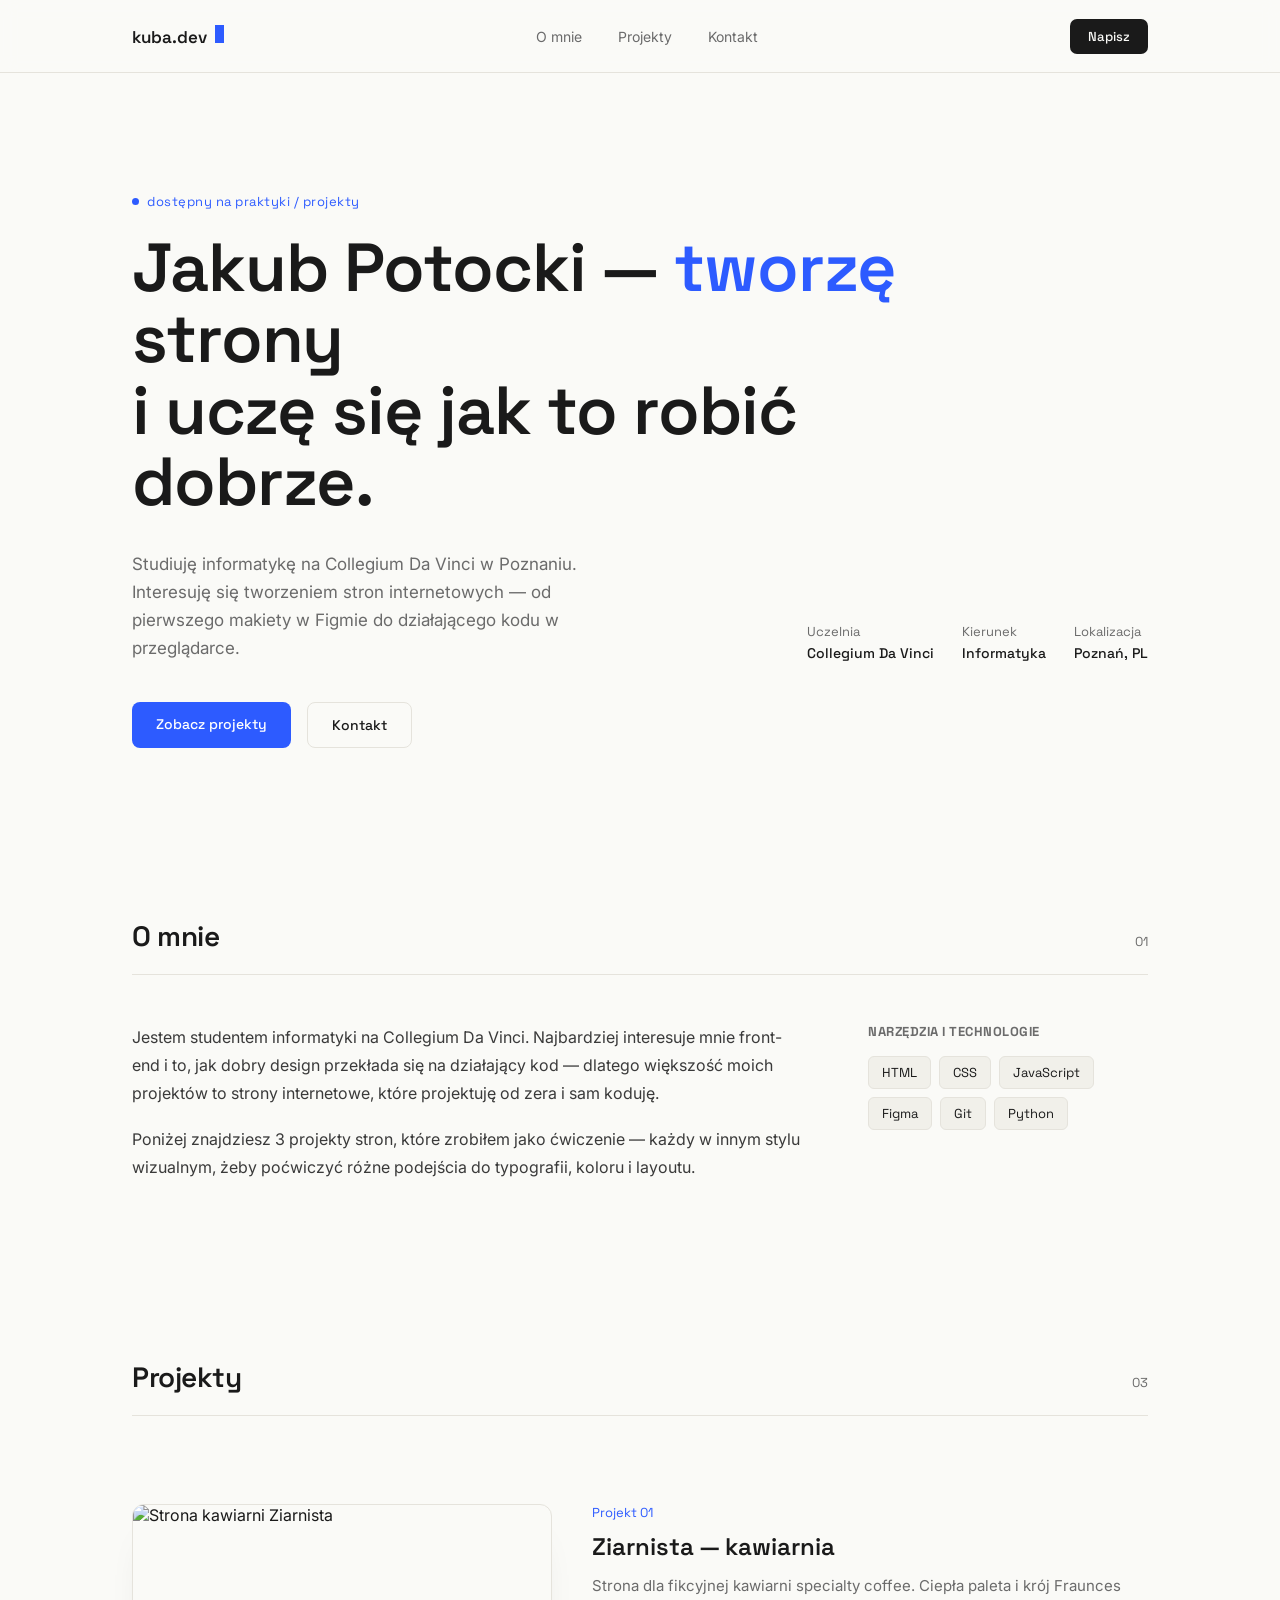
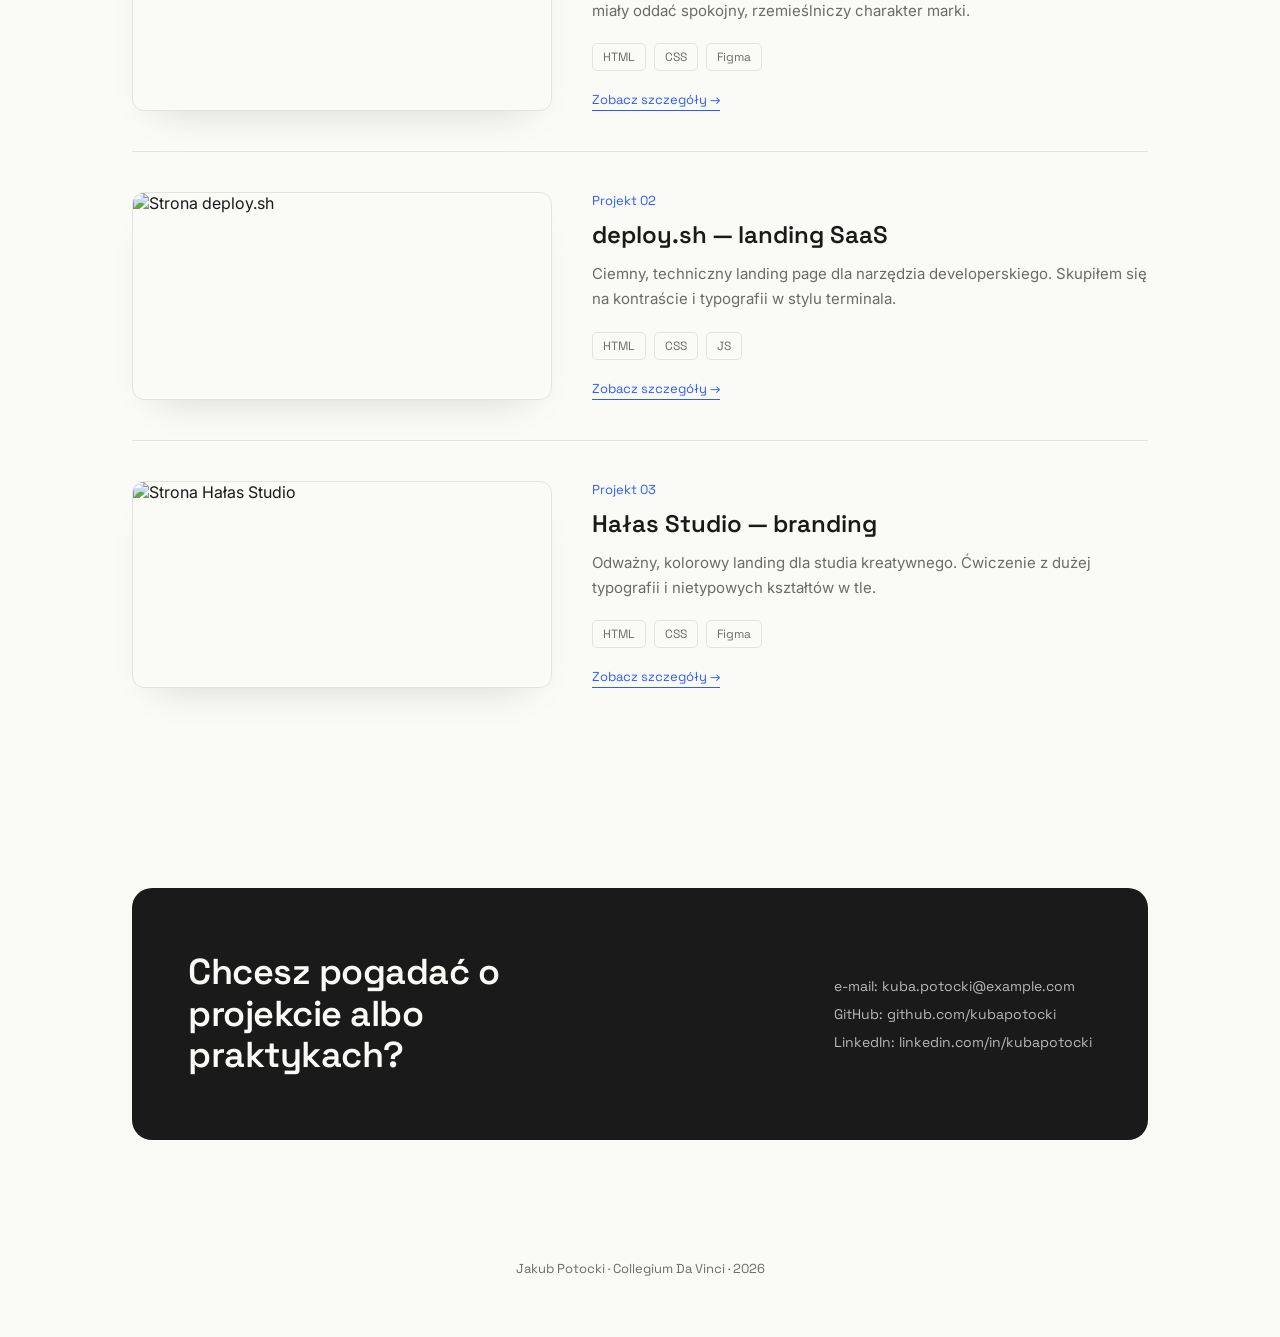
==== index.html @ 7931190b "Add files via upload" ====
<!DOCTYPE html>
<html lang="pl">
<head>
<meta charset="UTF-8">
<meta name="viewport" content="width=device-width, initial-scale=1.0">
<title>Kuba Potocki — Portfolio</title>
<link rel="preconnect" href="https://fonts.googleapis.com">
<link href="https://fonts.googleapis.com/css2?family=Space+Grotesk:wght@400;500;600;700&family=Inter:wght@400;500;600&display=swap" rel="stylesheet">
<link rel="stylesheet" href="style.css">
</head>
<body>

<header>
  <nav class="wrap">
    <div class="brand">kuba.dev<span class="cursor"></span></div>
    <div class="nav-links">
      <a href="#o-mnie">O mnie</a>
      <a href="#projekty">Projekty</a>
      <a href="#kontakt">Kontakt</a>
    </div>
    <a href="#kontakt" class="nav-cta">Napisz</a>
  </nav>
</header>

<main class="wrap">

  <section class="hero">
    <div class="eyebrow">dostępny na praktyki / projekty</div>
    <h1>Jakub Potocki — <span class="accent">tworzę</span> strony<br>i uczę się jak to robić dobrze.</h1>
    <div class="hero-sub">
      <p>Studiuję informatykę na Collegium Da Vinci w Poznaniu. Interesuję się tworzeniem stron internetowych — od pierwszego makiety w Figmie do działającego kodu w przeglądarce.</p>
      <div class="hero-meta">
        <div>Uczelnia<span>Collegium Da Vinci</span></div>
        <div>Kierunek<span>Informatyka</span></div>
        <div>Lokalizacja<span>Poznań, PL</span></div>
      </div>
    </div>
    <div class="hero-links">
      <a href="#projekty" class="btn btn-primary">Zobacz projekty</a>
      <a href="#kontakt" class="btn btn-secondary">Kontakt</a>
    </div>
  </section>

  <section class="section" id="o-mnie">
    <div class="section-head">
      <h2>O mnie</h2>
      <span class="count">01</span>
    </div>
    <div class="about-grid">
      <div class="about-text">
        <p>Jestem studentem informatyki na Collegium Da Vinci. Najbardziej interesuje mnie front-end i to, jak dobry design przekłada się na działający kod — dlatego większość moich projektów to strony internetowe, które projektuję od zera i sam koduję.</p>
        <p>Poniżej znajdziesz 3 projekty stron, które zrobiłem jako ćwiczenie — każdy w innym stylu wizualnym, żeby poćwiczyć różne podejścia do typografii, koloru i layoutu.</p>
      </div>
      <div class="skills">
        <h3>NARZĘDZIA I TECHNOLOGIE</h3>
        <div class="skill-tags">
          <span class="tag">HTML</span>
          <span class="tag">CSS</span>
          <span class="tag">JavaScript</span>
          <span class="tag">Figma</span>
          <span class="tag">Git</span>
          <span class="tag">Python</span>
        </div>
      </div>
    </div>
  </section>

  <section class="section" id="projekty">
    <div class="section-head">
      <h2>Projekty</h2>
      <span class="count">03</span>
    </div>

    <div class="project-card">
      <a class="project-img" href="projekt-1.html"><img src="images/project1.png" alt="Strona kawiarni Ziarnista"></a>
      <div class="project-info">
        <div class="project-num">Projekt 01</div>
        <h3>Ziarnista — kawiarnia</h3>
        <p>Strona dla fikcyjnej kawiarni specialty coffee. Ciepła paleta i krój Fraunces miały oddać spokojny, rzemieślniczy charakter marki.</p>
        <div class="stack"><span>HTML</span><span>CSS</span><span>Figma</span></div>
        <a class="project-link" href="projekt-1.html">Zobacz szczegóły →</a>
      </div>
    </div>

    <div class="project-card">
      <a class="project-img" href="projekt-2.html"><img src="images/project2.png" alt="Strona deploy.sh"></a>
      <div class="project-info">
        <div class="project-num">Projekt 02</div>
        <h3>deploy.sh — landing SaaS</h3>
        <p>Ciemny, techniczny landing page dla narzędzia developerskiego. Skupiłem się na kontraście i typografii w stylu terminala.</p>
        <div class="stack"><span>HTML</span><span>CSS</span><span>JS</span></div>
        <a class="project-link" href="projekt-2.html">Zobacz szczegóły →</a>
      </div>
    </div>

    <div class="project-card">
      <a class="project-img" href="projekt-3.html"><img src="images/project3.png" alt="Strona Hałas Studio"></a>
      <div class="project-info">
        <div class="project-num">Projekt 03</div>
        <h3>Hałas Studio — branding</h3>
        <p>Odważny, kolorowy landing dla studia kreatywnego. Ćwiczenie z dużej typografii i nietypowych kształtów w tle.</p>
        <div class="stack"><span>HTML</span><span>CSS</span><span>Figma</span></div>
        <a class="project-link" href="projekt-3.html">Zobacz szczegóły →</a>
      </div>
    </div>

  </section>

  <section class="section" id="kontakt">
    <div class="contact">
      <h2>Chcesz pogadać o projekcie albo praktykach?</h2>
      <div class="contact-info">
        <div>e-mail: <a href="mailto:kuba.potocki@example.com">kuba.potocki@example.com</a></div>
        <div>GitHub: <a href="#">github.com/kubapotocki</a></div>
        <div>LinkedIn: <a href="#">linkedin.com/in/kubapotocki</a></div>
      </div>
    </div>
  </section>

</main>

<footer>
  Jakub Potocki · Collegium Da Vinci · 2026
</footer>

</body>
</html>
---- style.css ----
:root{
  --bg: #FAFAF7;
  --bg-soft: #F1F0EA;
  --ink: #1A1A1A;
  --ink-soft: #6B6B6B;
  --accent: #2D5BFF;
  --line: #E5E3DC;
  --mono: 'Space Grotesk', sans-serif;
  --sans: 'Inter', sans-serif;
}
*{margin:0;padding:0;box-sizing:border-box;}
html{scroll-behavior:smooth;}
body{
  background:var(--bg);
  color:var(--ink);
  font-family:var(--sans);
  -webkit-font-smoothing:antialiased;
}
a{color:inherit;text-decoration:none;}
.wrap{max-width:1080px;margin:0 auto;padding:0 32px;}

/* NAV */
header{
  position:sticky; top:0; z-index:50;
  background:rgba(250,250,247,0.88);
  backdrop-filter:blur(8px);
  border-bottom:1px solid var(--line);
}
nav.wrap{
  display:flex; justify-content:space-between; align-items:center;
  height:72px;
}
.brand{
  font-family:var(--mono); font-weight:600; font-size:17px;
  display:flex; align-items:baseline; gap:2px;
}
.brand .cursor{
  display:inline-block; width:9px; height:18px; background:var(--accent);
  margin-left:6px;
  animation:blink 1.1s steps(1) infinite;
}
@keyframes blink{50%{opacity:0;}}
.nav-links{display:flex; gap:36px; font-size:14px; color:var(--ink-soft);}
.nav-links a:hover{color:var(--ink);}
.nav-cta{
  font-family:var(--mono); font-size:13px; font-weight:500;
  background:var(--ink); color:var(--bg);
  padding:9px 18px; border-radius:7px;
}

/* HERO */
.hero{padding:120px 0 90px;}
.eyebrow{
  font-family:var(--mono); font-size:13px; color:var(--accent);
  letter-spacing:0.5px; margin-bottom:22px;
  display:flex; align-items:center; gap:8px;
}
.eyebrow::before{
  content:""; width:7px; height:7px; background:var(--accent); border-radius:50%;
}
.hero h1{
  font-family:var(--mono); font-weight:600;
  font-size:clamp(40px, 6vw, 68px);
  line-height:1.05; letter-spacing:-1px;
  max-width:820px;
}
.hero h1 .accent{color:var(--accent);}
.hero-sub{
  display:flex; justify-content:space-between; align-items:flex-end;
  gap:40px; margin-top:32px; flex-wrap:wrap;
}
.hero-sub p{
  max-width:480px; font-size:17px; color:var(--ink-soft); line-height:1.65;
}
.hero-meta{
  display:flex; gap:28px; font-family:var(--mono); font-size:13px; color:var(--ink-soft);
  flex-shrink:0;
}
.hero-meta div span{display:block; color:var(--ink); font-size:14px; margin-top:4px; font-weight:500;}
.hero-links{margin-top:40px; display:flex; gap:16px;}
.btn{
  font-family:var(--mono); font-size:14px; font-weight:500;
  padding:13px 24px; border-radius:8px;
  display:inline-block;
}
.btn-primary{background:var(--accent); color:#fff;}
.btn-secondary{border:1px solid var(--line); color:var(--ink);}
.btn:hover{opacity:0.85;}

/* SECTION LABEL */
.section{padding:80px 0;}
.section-head{
  display:flex; justify-content:space-between; align-items:baseline;
  margin-bottom:48px; border-bottom:1px solid var(--line); padding-bottom:20px;
}
.section-head h2{
  font-family:var(--mono); font-size:28px; font-weight:600; letter-spacing:-0.5px;
}
.section-head .count{font-family:var(--mono); font-size:13px; color:var(--ink-soft);}

/* ABOUT */
.about-grid{display:flex; gap:60px; flex-wrap:wrap;}
.about-text{flex:1; min-width:280px; font-size:16px; line-height:1.75; color:#3A3A3A;}
.about-text p{margin-bottom:18px;}
.skills{flex:0 0 280px;}
.skills h3{font-family:var(--mono); font-size:13px; color:var(--ink-soft); margin-bottom:16px; letter-spacing:0.5px;}
.skill-tags{display:flex; flex-wrap:wrap; gap:8px;}
.tag{
  font-family:var(--mono); font-size:13px;
  border:1px solid var(--line); padding:7px 13px; border-radius:6px; color:var(--ink);
  background:var(--bg-soft);
}

/* PROJECTS (lista na stronie głównej) */
.project-card{
  display:flex; gap:40px; padding:40px 0; border-bottom:1px solid var(--line);
  flex-wrap:wrap;
}
.project-card:last-child{border-bottom:none;}
.project-img{
  flex:0 0 420px; border-radius:12px; overflow:hidden;
  border:1px solid var(--line);
  box-shadow:0 20px 40px -25px rgba(0,0,0,0.18);
}
.project-img img{width:100%; display:block;}
.project-info{flex:1; min-width:260px; display:flex; flex-direction:column;}
.project-num{font-family:var(--mono); font-size:13px; color:var(--accent); margin-bottom:10px;}
.project-info h3{font-family:var(--mono); font-size:24px; font-weight:600; margin-bottom:12px;}
.project-info p{font-size:15px; color:var(--ink-soft); line-height:1.65; margin-bottom:20px;}
.stack{display:flex; gap:8px; flex-wrap:wrap; margin-bottom:20px;}
.stack span{
  font-family:var(--mono); font-size:12px; color:var(--ink-soft);
  border:1px solid var(--line); padding:5px 10px; border-radius:5px;
}
.project-link{
  font-family:var(--mono); font-size:13px; color:var(--accent);
  border-bottom:1px solid var(--accent); padding-bottom:2px;
  width:fit-content; margin-top:auto;
}
.project-card .project-img, .project-card .project-link{cursor:pointer;}

/* CONTACT */
.contact{
  background:var(--ink); color:var(--bg);
  border-radius:20px; padding:64px 56px;
  display:flex; justify-content:space-between; align-items:center;
  flex-wrap:wrap; gap:30px;
}
.contact h2{
  font-family:var(--mono); font-size:36px; font-weight:600; letter-spacing:-0.5px; max-width:440px;
  line-height:1.15;
}
.contact .btn-primary{background:var(--accent);}
.contact-info{font-family:var(--mono); font-size:14px; line-height:2; color:#B8B8B8;}
.contact-info a:hover{color:#fff;}

footer{
  padding:40px 0 60px; text-align:center;
  font-family:var(--mono); font-size:13px; color:var(--ink-soft);
}

/* ===== PODSTRONA PROJEKTU ===== */
.back-link{
  font-family:var(--mono); font-size:13px; color:var(--ink-soft);
  display:inline-flex; align-items:center; gap:6px;
  margin:40px 0 28px;
}
.back-link:hover{color:var(--ink);}

.project-hero{padding-bottom:40px;}
.project-hero .project-num{font-size:13px;}
.project-hero h1{
  font-family:var(--mono); font-weight:600;
  font-size:clamp(32px, 5vw, 52px);
  line-height:1.08; letter-spacing:-1px;
  margin:14px 0 18px;
}
.project-hero .tagline{font-size:17px; color:var(--ink-soft); max-width:560px; line-height:1.6;}

.project-hero-img{
  border-radius:14px; overflow:hidden; border:1px solid var(--line);
  box-shadow:0 30px 60px -30px rgba(0,0,0,0.2);
  margin:36px 0 0;
}
.project-hero-img img{width:100%; display:block;}

.meta-row{
  display:flex; gap:48px; flex-wrap:wrap;
  padding:36px 0; margin-top:36px;
  border-top:1px solid var(--line); border-bottom:1px solid var(--line);
}
.meta-row div{font-family:var(--mono); font-size:13px; color:var(--ink-soft);}
.meta-row div span{display:block; color:var(--ink); font-size:14px; margin-top:6px; font-weight:500;}

.detail-grid{
  display:flex; gap:60px; flex-wrap:wrap;
  padding:56px 0;
}
.detail-main{flex:1; min-width:300px;}
.detail-main h2{
  font-family:var(--mono); font-size:20px; font-weight:600; margin-bottom:16px; margin-top:36px;
}
.detail-main h2:first-child{margin-top:0;}
.detail-main p{font-size:16px; line-height:1.75; color:#3A3A3A; margin-bottom:14px;}
.detail-main ul{margin:0 0 14px 20px; color:#3A3A3A; font-size:16px; line-height:1.75;}

.detail-side{flex:0 0 260px;}
.side-block{margin-bottom:32px;}
.side-block h3{font-family:var(--mono); font-size:13px; color:var(--ink-soft); margin-bottom:14px; letter-spacing:0.5px;}

.project-nav{
  display:flex; justify-content:space-between; align-items:center;
  padding:40px 0 80px; border-top:1px solid var(--line); margin-top:20px;
  font-family:var(--mono); font-size:14px;
  gap:20px; flex-wrap:wrap;
}
.project-nav a{color:var(--ink);}
.project-nav a:hover{color:var(--accent);}
.project-nav .next{text-align:right;}

@media (max-width: 700px){
  .nav-links{display:none;}
  .hero{padding:90px 0 60px;}
  .hero-sub{flex-direction:column; align-items:flex-start;}
  .project-img{flex:1 1 100%;}
  .contact{padding:44px 28px; flex-direction:column; text-align:center; align-items:center;}
  .contact-info{text-align:center;}
  .meta-row{gap:24px;}
}

@media (prefers-reduced-motion: reduce){
  .cursor{animation:none;}
}
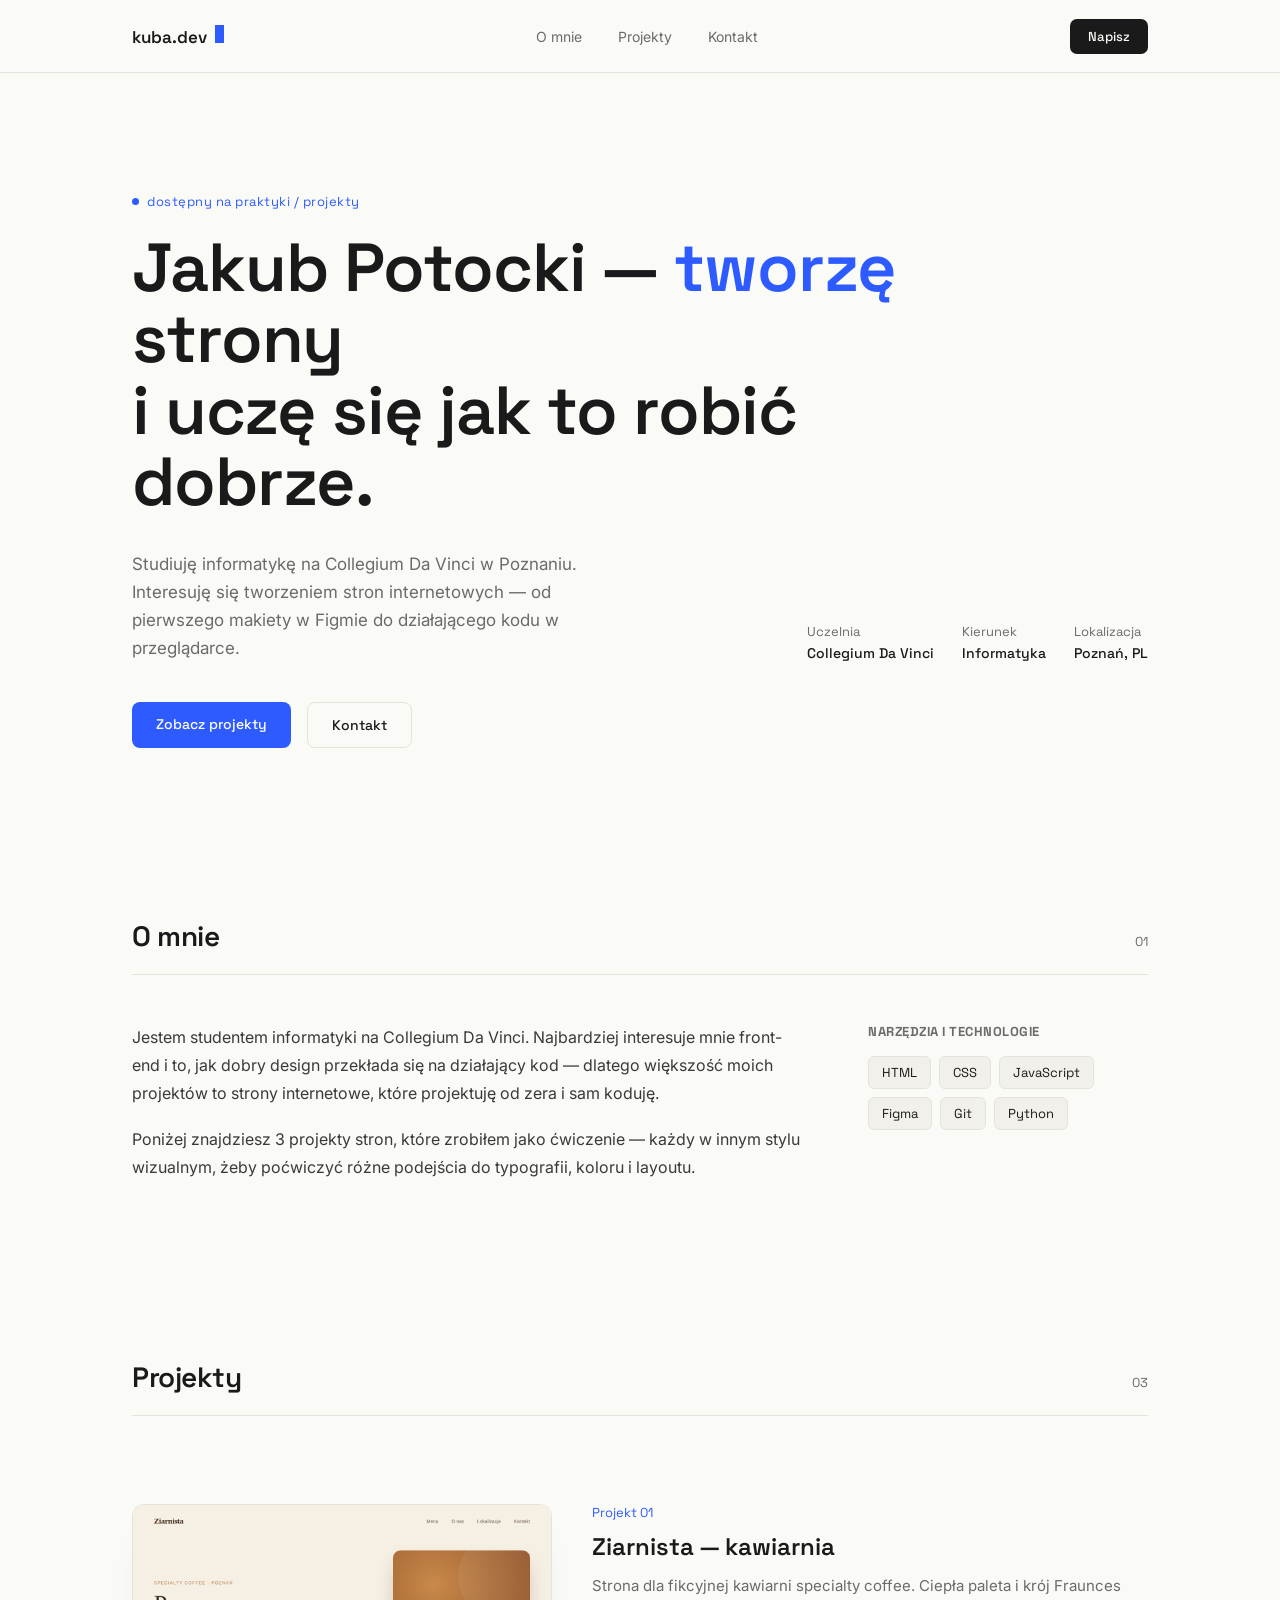
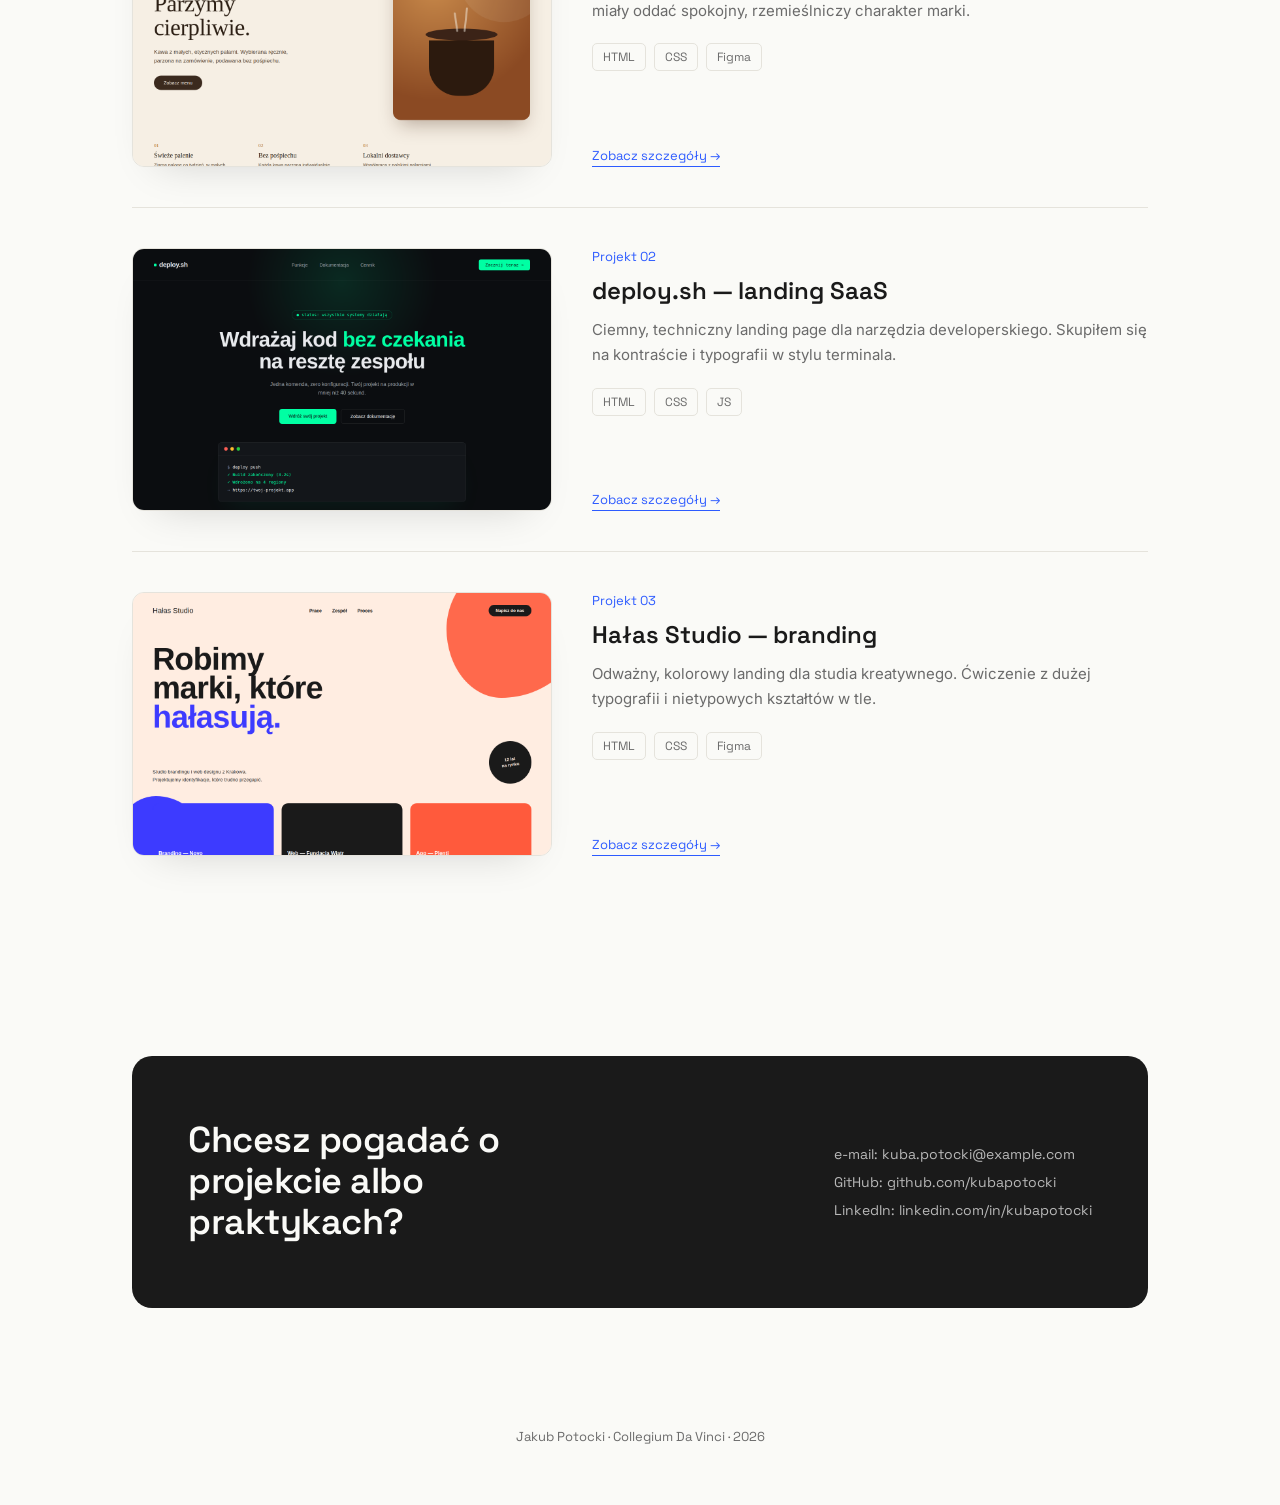
==== commit 0eafe1be: "Update index.html" ====
--- a/index.html
+++ b/index.html
@@ -72,7 +72,7 @@
     </div>
 
     <div class="project-card">
-      <a class="project-img" href="projekt-1.html"><img src="images/project1.png" alt="Strona kawiarni Ziarnista"></a>
+      <a class="project-img" href="projekt-1.html"><img src="project1.png" alt="Strona kawiarni Ziarnista"></a>
       <div class="project-info">
         <div class="project-num">Projekt 01</div>
         <h3>Ziarnista — kawiarnia</h3>
@@ -83,7 +83,7 @@
     </div>
 
     <div class="project-card">
-      <a class="project-img" href="projekt-2.html"><img src="images/project2.png" alt="Strona deploy.sh"></a>
+      <a class="project-img" href="projekt-2.html"><img src="project2.png" alt="Strona deploy.sh"></a>
       <div class="project-info">
         <div class="project-num">Projekt 02</div>
         <h3>deploy.sh — landing SaaS</h3>
@@ -94,7 +94,7 @@
     </div>
 
     <div class="project-card">
-      <a class="project-img" href="projekt-3.html"><img src="images/project3.png" alt="Strona Hałas Studio"></a>
+      <a class="project-img" href="projekt-3.html"><img src="project3.png" alt="Strona Hałas Studio"></a>
       <div class="project-info">
         <div class="project-num">Projekt 03</div>
         <h3>Hałas Studio — branding</h3>
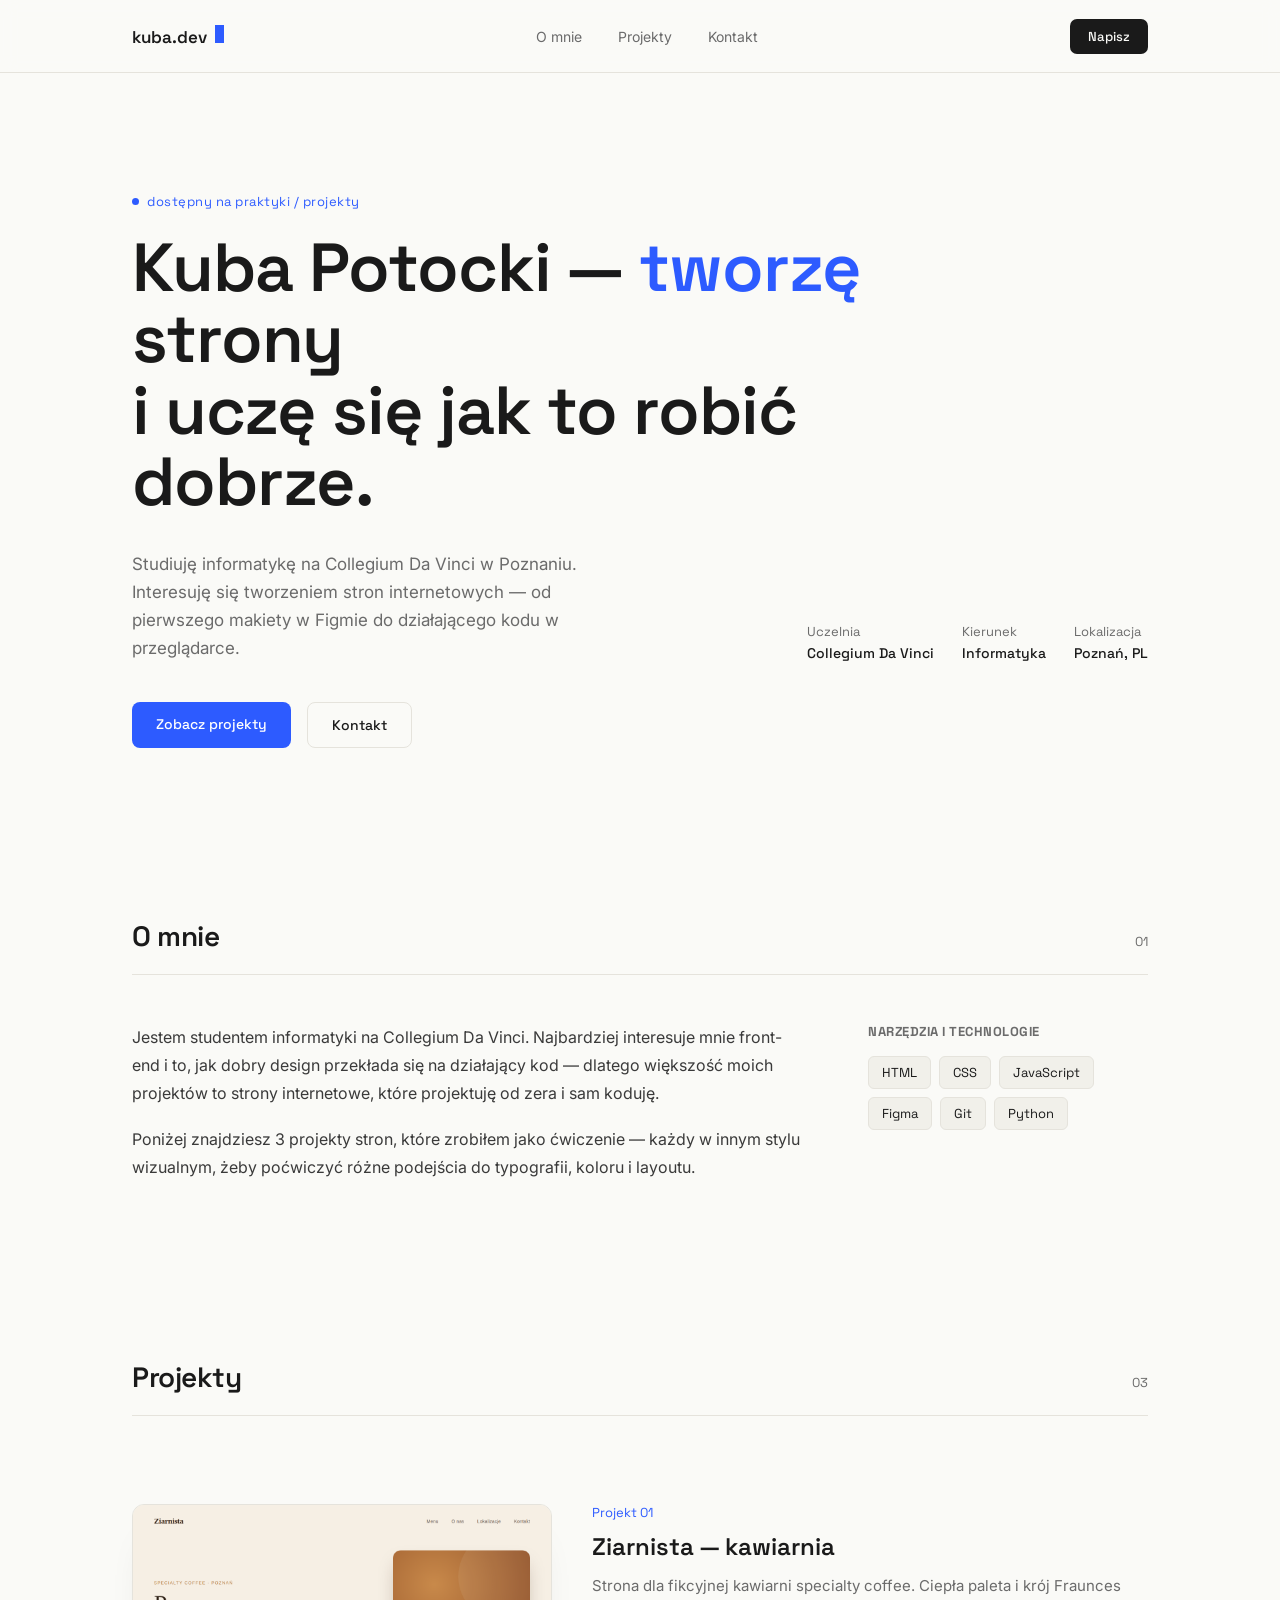
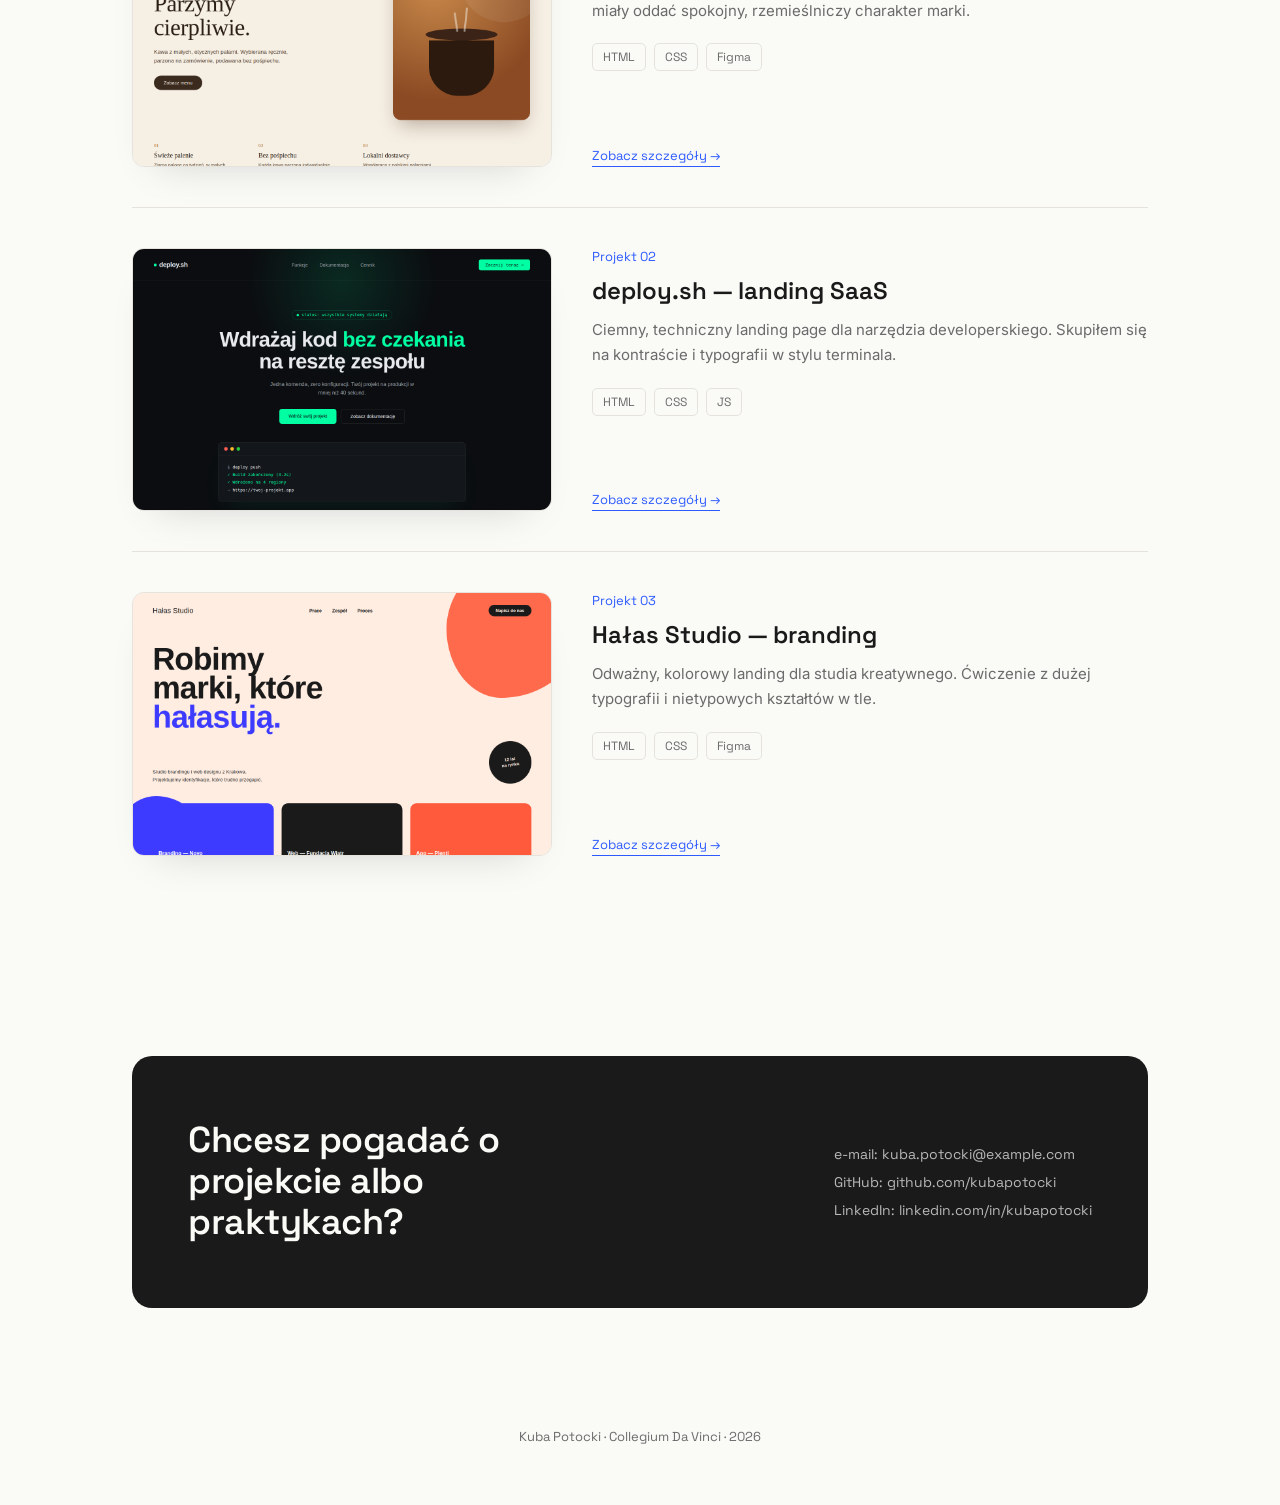
==== commit 32b29936: "Update index.html" ====
--- a/index.html
+++ b/index.html
@@ -26,7 +26,7 @@
 
   <section class="hero">
     <div class="eyebrow">dostępny na praktyki / projekty</div>
-    <h1>Jakub Potocki — <span class="accent">tworzę</span> strony<br>i uczę się jak to robić dobrze.</h1>
+    <h1>Kuba Potocki — <span class="accent">tworzę</span> strony<br>i uczę się jak to robić dobrze.</h1>
     <div class="hero-sub">
       <p>Studiuję informatykę na Collegium Da Vinci w Poznaniu. Interesuję się tworzeniem stron internetowych — od pierwszego makiety w Figmie do działającego kodu w przeglądarce.</p>
       <div class="hero-meta">
@@ -120,7 +120,7 @@
 </main>
 
 <footer>
-  Jakub Potocki · Collegium Da Vinci · 2026
+  Kuba Potocki · Collegium Da Vinci · 2026
 </footer>
 
 </body>
